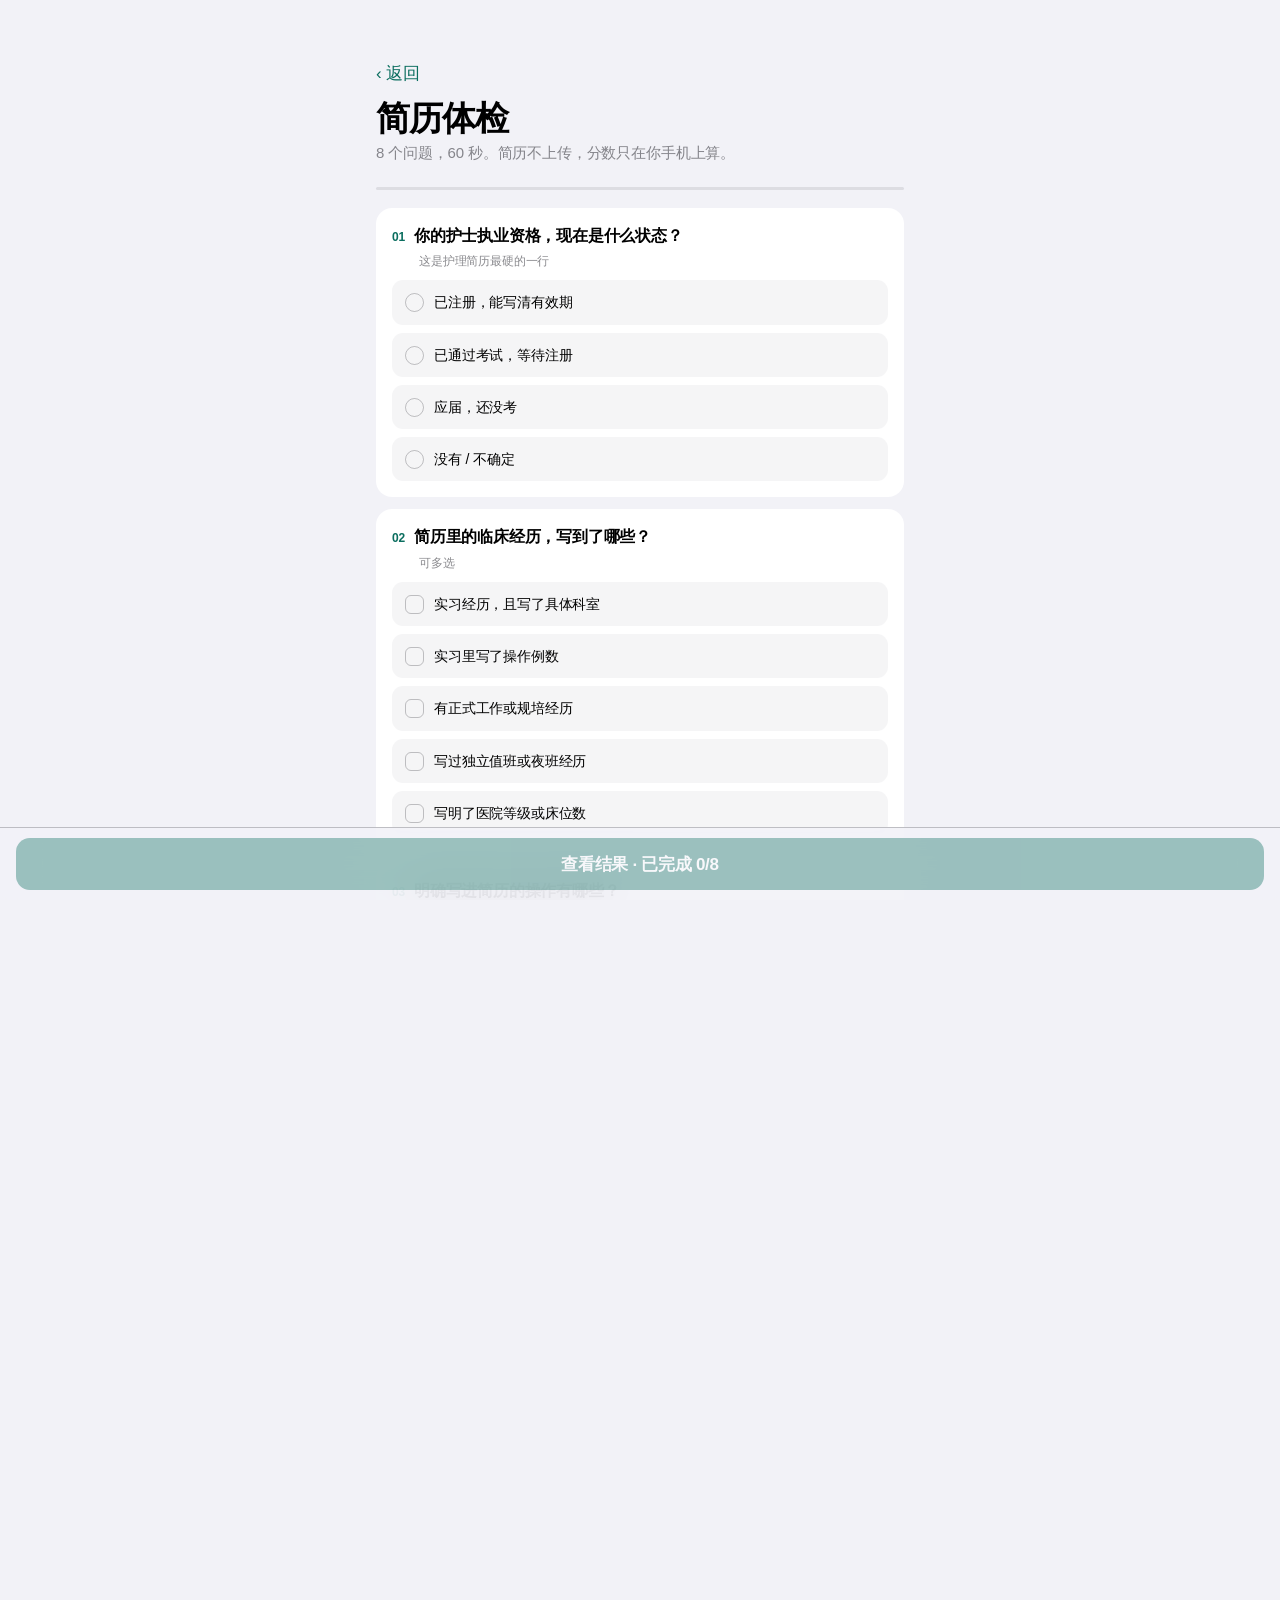
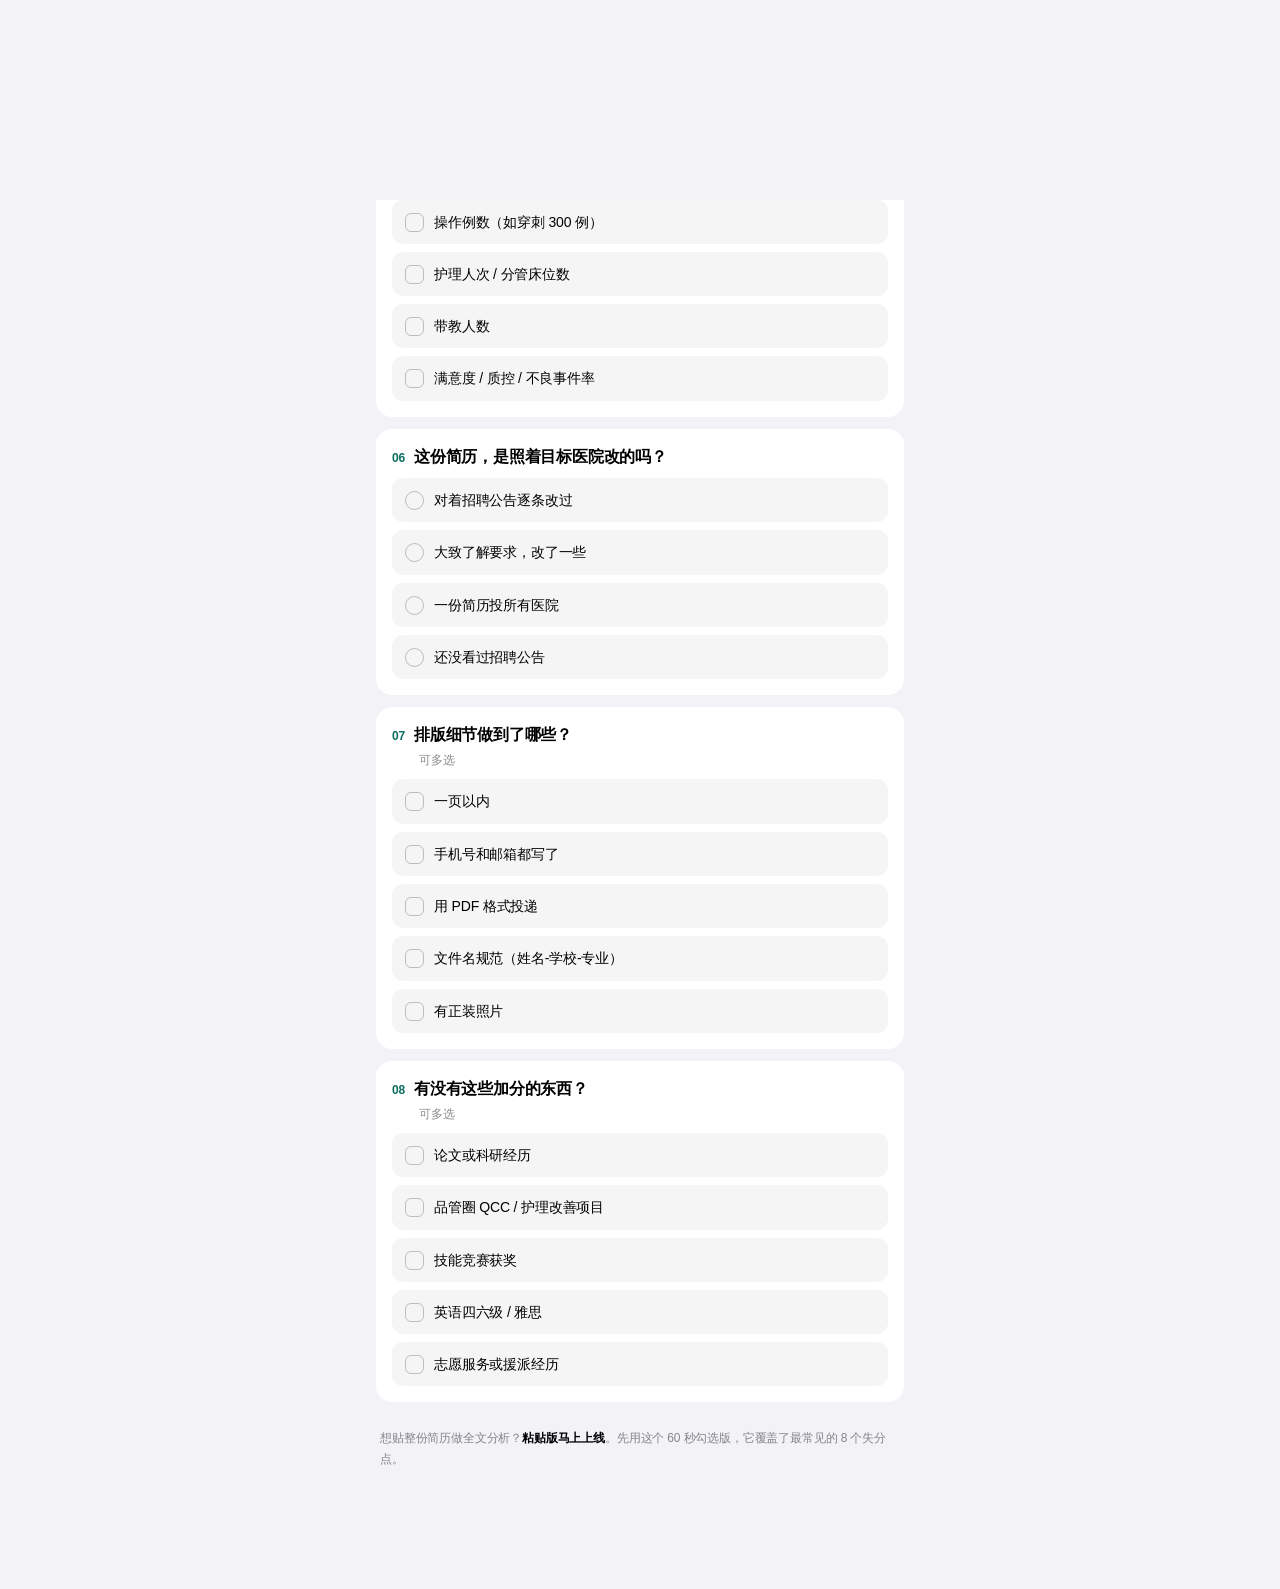
==== resume.html @ 080bd8d6 "Create resume.html" ====
<!DOCTYPE html>
<html lang="zh-CN">
<head>
<meta charset="utf-8">
<meta name="viewport" content="width=device-width,initial-scale=1,viewport-fit=cover">
<meta name="theme-color" content="#F2F2F7" media="(prefers-color-scheme:light)">
<meta name="theme-color" content="#000000" media="(prefers-color-scheme:dark)">
<title>简历体检 · 床旁之外</title>
<link rel="stylesheet" href="style.css">
<style>
.back{display:inline-flex;align-items:center;font-size:17px;color:var(--tint);margin:6px 0 4px;font-weight:500}
.back:active{opacity:.6}
.progress{height:3px;background:rgba(120,120,128,.18);border-radius:2px;overflow:hidden;margin:12px 0 18px}
.progress i{display:block;height:100%;width:0;background:var(--tint);border-radius:2px;
  transition:width .4s cubic-bezier(.32,.72,0,1)}
.qcard{background:var(--bg-elev);border-radius:16px;padding:16px;margin-bottom:12px}
.qhead{display:flex;gap:9px;align-items:baseline;margin-bottom:10px}
.qnum{font-size:12px;color:var(--tint);font-weight:700;font-variant-numeric:tabular-nums}
.qtxt{font-size:16px;font-weight:600;line-height:1.45;letter-spacing:-.2px}
.qhint{font-size:12px;color:var(--label2);margin:-4px 0 10px 27px}
.opts{display:flex;flex-direction:column;gap:8px}
.opt{display:flex;align-items:flex-start;gap:10px;padding:11px 12px;border-radius:11px;
  background:rgba(120,120,128,.07);border:1.5px solid transparent;
  font-size:14px;line-height:1.45;transition:all .22s cubic-bezier(.32,.72,0,1)}
.opt:active{transform:scale(.985)}
.opt.on{background:var(--tint-soft);border-color:var(--tint)}
.mark{width:19px;height:19px;border-radius:50%;border:1.5px solid var(--label3);
  flex:none;margin-top:1px;display:grid;place-items:center;transition:all .22s cubic-bezier(.32,.72,0,1)}
.opt.multi .mark{border-radius:6px}
.opt.on .mark{background:var(--tint);border-color:var(--tint)}
.mark svg{width:11px;height:11px;opacity:0;transition:opacity .15s}
.opt.on .mark svg{opacity:1}
.bottombar{position:fixed;left:0;right:0;bottom:0;z-index:60;
  padding:10px 16px calc(10px + env(safe-area-inset-bottom));
  background:rgba(242,242,247,.88);border-top:.5px solid var(--sep);
  backdrop-filter:saturate(180%) blur(20px);-webkit-backdrop-filter:saturate(180%) blur(20px)}
@media (prefers-color-scheme:dark){.bottombar{background:rgba(0,0,0,.8)}}
.bottombar .btn{width:100%;border:0;font-family:inherit}
.bottombar .btn[disabled]{opacity:.38;box-shadow:none}
.padbottom{padding-bottom:120px}
.sheet{position:fixed;inset:0;z-index:100;background:var(--bg);overflow-y:auto;
  -webkit-overflow-scrolling:touch;transform:translateY(100%);
  transition:transform .46s cubic-bezier(.32,.72,0,1)}
.sheet.show{transform:none}
.sheet-inner{max-width:560px;margin:0 auto;
  padding:calc(18px + env(safe-area-inset-top)) 16px calc(44px + env(safe-area-inset-bottom))}
.sheet-top{display:flex;align-items:center;justify-content:space-between;margin-bottom:14px}
.sheet-top h5{margin:0;font-size:17px;font-weight:600}
.linkbtn{background:none;border:0;color:var(--tint);font-size:15px;font-family:inherit;padding:6px}
.linkbtn:active{opacity:.5}
.bigscore{text-align:center;padding:6px 0 4px}
.bigscore b{font-size:64px;font-weight:700;letter-spacing:-3px;line-height:1;
  font-variant-numeric:tabular-nums;color:var(--tint)}
.bigscore span{font-size:16px;color:var(--label3)}
.lv{text-align:center;font-size:14px;color:var(--label2);margin:6px 0 0}
.radarwrap{background:var(--bg-elev);border-radius:16px;padding:10px 6px 4px;margin:16px 0}
.radar{width:100%;height:auto;color:var(--label)}
.radar .gl{fill:none;stroke:currentColor;stroke-opacity:.13;stroke-width:1}
.radar .ax{stroke:currentColor;stroke-opacity:.16;stroke-width:1}
.radar .area{fill:var(--tint);fill-opacity:.22;stroke:var(--tint);stroke-width:2;stroke-linejoin:round}
.radar text{fill:currentColor;fill-opacity:.55;font-size:9px;font-family:inherit}
.issue{display:flex;gap:10px;padding:13px;background:var(--bg-elev);border-radius:13px;margin-bottom:8px}
.dot2{width:8px;height:8px;border-radius:50%;margin-top:7px;flex:none}
.dot2.r{background:#FF3B30}.dot2.y{background:#FF9500}.dot2.g{background:#34C759}
.issue h4{margin:0 0 3px;font-size:14px;font-weight:600}
.issue p{margin:0;font-size:13px;color:var(--label2);line-height:1.5}
.cardwrap{margin-top:16px}
.cardwrap img{width:100%;display:block;border-radius:16px}
.tipnote{font-size:12px;color:var(--label2);text-align:center;margin:10px 0 0}
</style>
</head>
<body>

<main class="padbottom">
  <a class="back" href="index.html">‹ 返回</a>
  <h1 class="large">简历体检</h1>
  <p class="sub">8 个问题，60 秒。简历不上传，分数只在你手机上算。</p>
  <div class="progress"><i id="bar"></i></div>
  <div id="list"></div>
  <p class="footnote">
    想贴整份简历做全文分析？<b>粘贴版马上上线</b>。先用这个 60 秒勾选版，它覆盖了最常见的 8 个失分点。
  </p>
</main>

<div class="bottombar">
  <button class="btn btn-fill" id="go" disabled>查看结果 · 已完成 0/8</button>
</div>

<div class="sheet" id="sheet"><div class="sheet-inner" id="sheetInner"></div></div>

<script>
const QUIZ = [
  { id:'q1', dim:'硬门槛', type:'single', max:12,
    q:'你的护士执业资格，现在是什么状态？', hint:'这是护理简历最硬的一行',
    opts:[
      {t:'已注册，能写清有效期', s:12},
      {t:'已通过考试，等待注册', s:10},
      {t:'应届，还没考', s:6},
      {t:'没有 / 不确定', s:1}
    ]},
  { id:'q2', dim:'临床经历', type:'multi', max:20,
    q:'简历里的临床经历，写到了哪些？', hint:'可多选',
    opts:[
      {t:'实习经历，且写了具体科室', s:5},
      {t:'实习里写了操作例数', s:4},
      {t:'有正式工作或规培经历', s:5},
      {t:'写过独立值班或夜班经历', s:3},
      {t:'写明了医院等级或床位数', s:3}
    ]},
  { id:'q3', dim:'护理技能', type:'multi', max:15,
    q:'明确写进简历的操作有哪些？', hint:'可多选，每项 2 分',
    opts:[
      {t:'静脉穿刺 / 静脉输液', s:2},
      {t:'导尿 / 留置尿管护理', s:2},
      {t:'吸痰 / 气道管理', s:2},
      {t:'心电监护 / 除颤', s:2},
      {t:'抢救配合 / 心肺复苏', s:2},
      {t:'护理文书 / 三查七对', s:2},
      {t:'危重患者护理', s:2},
      {t:'伤口 / 造口护理', s:2}
    ]},
  { id:'q4', dim:'证书资质', type:'multi', max:15,
    q:'手上有哪些证书或职称？', hint:'可多选',
    opts:[
      {t:'护士执业证（写明注册有效期）', s:6},
      {t:'BLS / ACLS 等急救证书', s:4},
      {t:'专科护士证（ICU / 急诊 / 伤口等）', s:4},
      {t:'护师 / 主管护师职称', s:3},
      {t:'普通话 / 计算机等级', s:2}
    ]},
  { id:'q5', dim:'量化成果', type:'multi', max:15,
    q:'简历里有具体数字吗？', hint:'可多选',
    opts:[
      {t:'操作例数（如穿刺 300 例）', s:5},
      {t:'护理人次 / 分管床位数', s:4},
      {t:'带教人数', s:3},
      {t:'满意度 / 质控 / 不良事件率', s:3}
    ]},
  { id:'q6', dim:'目标匹配', type:'single', max:10,
    q:'这份简历，是照着目标医院改的吗？',
    opts:[
      {t:'对着招聘公告逐条改过', s:10},
      {t:'大致了解要求，改了一些', s:7},
      {t:'一份简历投所有医院', s:3},
      {t:'还没看过招聘公告', s:0}
    ]},
  { id:'q7', dim:'排版规范', type:'multi', max:8,
    q:'排版细节做到了哪些？', hint:'可多选',
    opts:[
      {t:'一页以内', s:3},
      {t:'手机号和邮箱都写了', s:2},
      {t:'用 PDF 格式投递', s:1.5},
      {t:'文件名规范（姓名-学校-专业）', s:1},
      {t:'有正装照片', s:0.5}
    ]},
  { id:'q8', dim:'加分项', type:'multi', max:5,
    q:'有没有这些加分的东西？', hint:'可多选',
    opts:[
      {t:'论文或科研经历', s:2},
      {t:'品管圈 QCC / 护理改善项目', s:1.5},
      {t:'技能竞赛获奖', s:1},
      {t:'英语四六级 / 雅思', s:1},
      {t:'志愿服务或援派经历', s:0.5}
    ]}
];

const SHORT = {'硬门槛':'硬门槛','临床经历':'临床','护理技能':'技能','证书资质':'证书',
  '量化成果':'量化','目标匹配':'匹配','排版规范':'排版','加分项':'加分'};

const ADVICE = {
  '硬门槛':{low:'先把执业资格状态写清楚，这是筛简历第一关。',mid:'补上注册有效期，比写「已取得」有用得多。'},
  '临床经历':{low:'实习要写清科室、医院等级、具体做了什么。',mid:'再加一句独立值班或夜班经历。'},
  '护理技能':{low:'别写「熟练掌握各项操作」，列 6–8 项具体操作。',mid:'再补 2–3 项专科操作，如吸痰、心电监护。'},
  '证书资质':{low:'BLS、专科护士证是拉开差距的地方。',mid:'把证书的取得时间和有效期写全。'},
  '量化成果':{low:'简历里一个数字都没有，这是最致命的一处。',mid:'再加带教人数或满意度数据。'},
  '目标匹配':{low:'先看目标医院的招聘公告，按关键词改简历。',mid:'对着公告逐条对照，命中率会明显提升。'},
  '排版规范':{low:'控制在一页，用 PDF，文件名写成姓名-学校-专业。',mid:'补一个正装照片和规范的文件名。'},
  '加分项':{low:'有机会可以参与品管圈或竞赛，这是差异化。',mid:'把已有成果写成一条可量化的成绩。'}
};

const answers = {};
const list = document.getElementById('list');

QUIZ.forEach(function (q, qi) {
  var el = document.createElement('div');
  el.className = 'qcard';
  el.innerHTML =
    '<div class="qhead"><span class="qnum">' + String(qi + 1).padStart(2, '0') +
    '</span><span class="qtxt">' + q.q + '</span></div>' +
    (q.hint ? '<p class="qhint">' + q.hint + '</p>' : '') +
    '<div class="opts">' +
    q.opts.map(function (o, i) {
      return '<div class="opt' + (q.type === 'multi' ? ' multi' : '') +
        '" data-q="' + q.id + '" data-i="' + i + '" data-t="' + q.type + '">' +
        '<span class="mark"><svg viewBox="0 0 12 12" fill="none" stroke="#fff" stroke-width="2.4" ' +
        'stroke-linecap="round" stroke-linejoin="round"><path d="M2 6.3l2.6 2.6L10 3.4"/></svg></span>' +
        '<span>' + o.t + '</span></div>';
    }).join('') +
    '</div>';
  list.appendChild(el);
});

list.addEventListener('click', function (e) {
  var opt = e.target.closest('.opt');
  if (!opt) return;
  var q = opt.dataset.q, i = Number(opt.dataset.i), t = opt.dataset.t;
  if (t === 'single') {
    answers[q] = i;
    opt.parentElement.querySelectorAll('.opt').forEach(function (x) { x.classList.remove('on'); });
    opt.classList.add('on');
  } else {
    if (!answers[q]) answers[q] = [];
    var at = answers[q].indexOf(i);
    if (at > -1) { answers[q].splice(at, 1); opt.classList.remove('on'); }
    else { answers[q].push(i); opt.classList.add('on'); }
  }
  update();
});

function doneCount() {
  return QUIZ.filter(function (q) {
    var a = answers[q.id];
    return q.type === 'single' ? a !== undefined : (a && a.length > 0);
  }).length;
}

function update() {
  var d = doneCount();
  document.getElementById('bar').style.width = (d / QUIZ.length * 100) + '%';
  var go = document.getElementById('go');
  go.textContent = '查看结果 · 已完成 ' + d + '/' + QUIZ.length;
  go.disabled = d < QUIZ.length;
}

function calc() {
  return QUIZ.map(function (q) {
    var a = answers[q.id], s = 0;
    if (q.type === 'single') {
      if (a !== undefined) s = q.opts[a].s;
    } else if (a && a.length) {
      s = Math.min(a.reduce(function (x, i) { return x + q.opts[i].s; }, 0), q.max);
    }
    return { dim: q.dim, s: s, max: q.max, pct: s / q.max };
  });
}

function levelOf(t) {
  if (t >= 85) return { t: '优秀', q: ['这份简历，', '可以放心投了。'] };
  if (t >= 70) return { t: '良好', q: ['再补两个数字，', '就能进面试池。'] };
  if (t >= 55) return { t: '及格', q: ['内容有了，', '但还缺让人信的证据。'] };
  return { t: '待改进', q: ['简历还没准备好，', '先补这三处。'] };
}

function radarSVG(res) {
  var cx = 120, cy = 120, R = 72, n = res.length;
  var ang = function (i) { return i * 2 * Math.PI / n - Math.PI / 2; };
  var g = '', ax = '', lb = '';
  [0.25, 0.5, 0.75, 1].forEach(function (k) {
    var pts = res.map(function (_, i) {
      return (cx + R * k * Math.cos(ang(i))).toFixed(1) + ',' + (cy + R * k * Math.sin(ang(i))).toFixed(1);
    }).join(' ');
    g += '<polygon class="gl" points="' + pts + '"/>';
  });
  res.forEach(function (_, i) {
    ax += '<line class="ax" x1="' + cx + '" y1="' + cy + '" x2="' +
      (cx + R * Math.cos(ang(i))).toFixed(1) + '" y2="' + (cy + R * Math.sin(ang(i))).toFixed(1) + '"/>';
  });
  var area = res.map(function (r, i) {
    return (cx + R * r.pct * Math.cos(ang(i))).toFixed(1) + ',' +
           (cy + R * r.pct * Math.sin(ang(i))).toFixed(1);
  }).join(' ');
  res.forEach(function (r, i) {
    var x = cx + (R + 20) * Math.cos(ang(i));
    var y = cy + (R + 20) * Math.sin(ang(i));
    lb += '<text x="' + x.toFixed(1) + '" y="' + (y + 3).toFixed(1) + '" text-anchor="middle">' +
          (SHORT[r.dim] || r.dim) + '</text>';
  });
  return '<svg class="radar" viewBox="0 0 240 240">' + g + ax +
    '<polygon class="area" points="' + area + '"/>' + lb + '</svg>';
}

function roundRect(x, X, Y, W, H, R) {
  x.beginPath();
  x.moveTo(X + R, Y);
  x.lineTo(X + W - R, Y); x.quadraticCurveTo(X + W, Y, X + W, Y + R);
  x.lineTo(X + W, Y + H - R); x.quadraticCurveTo(X + W, Y + H, X + W - R, Y + H);
  x.lineTo(X + R, Y + H); x.quadraticCurveTo(X, Y + H, X, Y + H - R);
  x.lineTo(X, Y + R); x.quadraticCurveTo(X, Y, X + R, Y);
  x.closePath();
}

function buildCard(total, level, tags) {
  var c = document.createElement('canvas');
  c.width = 900; c.height = 1200;
  var x = c.getContext('2d');

  x.fillStyle = '#0B6E5F';
  x.fillRect(0, 0, 900, 1200);

  var grd = x.createRadialGradient(780, 100, 20, 780, 100, 460);
  grd.addColorStop(0, 'rgba(255,255,255,.13)');
  grd.addColorStop(1, 'rgba(255,255,255,0)');
  x.fillStyle = grd;
  x.fillRect(0, 0, 900, 640);

  x.fillStyle = 'rgba(255,255,255,.62)';
  x.font = '26px -apple-system,"PingFang SC",sans-serif';
  x.fillText('床旁之外 · 护理简历体检', 64, 100);

  var num = String(total);
  x.font = 'bold 220px Georgia,"Times New Roman",serif';
  x.fillStyle = '#FFFFFF';
  var w = x.measureText(num).width;
  x.fillText(num, 64, 360);

  x.font = '42px -apple-system,sans-serif';
  x.fillStyle = 'rgba(255,255,255,.5)';
  x.fillText('/100', 64 + w + 10, 360);

  x.font = 'bold 40px -apple-system,"PingFang SC",sans-serif';
  x.fillStyle = '#C9F0E4';
  x.fillText(level.t, 64, 432);

  x.font = 'bold 54px -apple-system,"PingFang SC",sans-serif';
  x.fillStyle = '#FFFFFF';
  level.q.forEach(function (line, i) { x.fillText(line, 64, 640 + i * 78); });

  var tx = 64;
  tags.slice(0, 3).forEach(function (t) {
    x.font = '26px -apple-system,"PingFang SC",sans-serif';
    var tw = x.measureText(t).width + 46;
    x.fillStyle = 'rgba(255,255,255,.16)';
    roundRect(x, tx, 950, tw, 58, 15); x.fill();
    x.fillStyle = '#EAF7F2';
    x.fillText(t, tx + 23, 989);
    tx += tw + 14;
  });

  x.fillStyle = 'rgba(255,255,255,.45)';
  x.font = '24px -apple-system,sans-serif';
  x.fillText('easonchanty.github.io/nursegoat', 64, 1118);
  x.textAlign = 'right';
  x.fillText('60 秒自测 · 简历不上传', 836, 1118);

  return c.toDataURL('image/png');
}

document.getElementById('go').addEventListener('click', function () {
  var res = calc();
  var total = Math.round(res.reduce(function (a, r) { return a + r.s; }, 0));
  var lv = levelOf(total);

  var issues = res.map(function (r) {
    var cls = r.pct >= 0.75 ? 'g' : (r.pct >= 0.5 ? 'y' : 'r');
    var ad = ADVICE[r.dim] || { low: '', mid: '' };
    var txt = r.pct >= 0.75 ? '这块没问题，保持。' : (r.pct >= 0.5 ? ad.mid : ad.low);
    return '<div class="issue"><span class="dot2 ' + cls + '"></span><div>' +
      '<h4>' + r.dim + ' · ' + Math.round(r.pct * 100) + '%</h4>' +
      '<p>' + txt + '</p></div></div>';
  }).join('');

  var sorted = res.slice().sort(function (a, b) { return b.pct - a.pct; });
  var tags = [SHORT[sorted[0].dim] + '强', SHORT[sorted[1].dim] + '强',
              SHORT[sorted[sorted.length - 1].dim] + '偏弱'];

  var html =
    '<div class="sheet-top"><h5>体检结果</h5>' +
    '<button class="linkbtn" id="again">重新测</button></div>' +
    '<div class="bigscore"><b>' + total + '</b><span>/100</span></div>' +
    '<p class="lv">' + lv.t + ' · ' + lv.q.join('') + '</p>' +
    '<div class="radarwrap">' + radarSVG(res) + '</div>' +
    '<p class="group-title" style="margin:0 4px 8px">逐项看</p>' + issues +
    '<div class="cardwrap"><p class="group-title" style="margin:16px 4px 8px">分享卡</p>' +
    '<img id="cardImg" alt="体检报告卡">' +
    '<p class="tipnote">长按图片保存，发到班级群或朋友圈</p></div>';

  document.getElementById('sheetInner').innerHTML = html;
  document.getElementById('cardImg').src = buildCard(total, lv, tags);
  document.getElementById('again').addEventListener('click', function () {
    location.reload();
  });

  document.getElementById('sheet').classList.add('show');
  document.getElementById('sheet').scrollTop = 0;
});

update();
</script>
</body>
</html>
---- style.css ----
:root{
  --bg:#F2F2F7; --bg-elev:#FFFFFF;
  --label:#000; --label2:rgba(60,60,67,.6); --label3:rgba(60,60,67,.3);
  --sep:rgba(60,60,67,.29);
  --tint:#0B6E5F; --tint-soft:rgba(11,110,95,.10);
  --green:#34C759; --orange:#FF9500; --red:#FF3B30;
  --r-card:16px; --ease:cubic-bezier(.32,.72,0,1);
}
@media (prefers-color-scheme:dark){
  :root{
    --bg:#000; --bg-elev:#1C1C1E;
    --label:#FFFFFF; --label2:rgba(235,235,245,.6); --label3:rgba(235,235,245,.3);
    --sep:rgba(84,84,88,.65);
    --tint:#3DD6BB; --tint-soft:rgba(61,214,187,.14);
  }
}

*{box-sizing:border-box;-webkit-tap-highlight-color:transparent}
html{-webkit-text-size-adjust:100%}
body{
  margin:0;background:var(--bg);color:var(--label);
  font-family:-apple-system,BlinkMacSystemFont,"SF Pro Text","PingFang SC","Helvetica Neue",sans-serif;
  -webkit-font-smoothing:antialiased;letter-spacing:-.01em;
  overscroll-behavior-y:none;
}
a{color:inherit;text-decoration:none}

/* ── 毛玻璃导航栏 ── */
.navbar{
  position:fixed;top:0;left:0;right:0;z-index:50;
  height:calc(44px + env(safe-area-inset-top));
  padding-top:env(safe-area-inset-top);
  display:flex;align-items:center;justify-content:center;
  background:transparent;border-bottom:.5px solid transparent;
  backdrop-filter:saturate(180%) blur(20px);
  -webkit-backdrop-filter:saturate(180%) blur(20px);
  transition:background .3s var(--ease),border-color .3s var(--ease);
}
.navbar.scrolled{background:rgba(242,242,247,.82);border-bottom-color:var(--sep)}
@media (prefers-color-scheme:dark){
  .navbar.scrolled{background:rgba(0,0,0,.72)}
}
.navbar h6{
  margin:0;font-size:17px;font-weight:600;letter-spacing:-.4px;
  opacity:0;transform:translateY(6px);
  transition:opacity .25s var(--ease),transform .25s var(--ease);
}
.navbar.scrolled h6{opacity:1;transform:none}

/* ── 主体 ── */
main{
  max-width:560px;margin:0 auto;
  padding:calc(56px + env(safe-area-inset-top)) 16px calc(104px + env(safe-area-inset-bottom));
}
.large{font-size:34px;line-height:1.15;letter-spacing:-.9px;font-weight:700;margin:10px 0 6px}
.sub{font-size:15px;color:var(--label2);margin:0 0 24px}

/* ── 按钮 ── */
.cta{display:flex;flex-direction:column;gap:10px;margin-bottom:6px}
.btn{
  height:52px;border-radius:14px;display:flex;align-items:center;justify-content:center;
  font-size:17px;font-weight:600;letter-spacing:-.3px;
  transition:transform .25s var(--ease),opacity .2s var(--ease),filter .2s;
}
.btn:active{transform:scale(.965);opacity:.86}
.btn-fill{background:var(--tint);color:#fff;box-shadow:0 6px 20px rgba(11,110,95,.24)}
@media (prefers-color-scheme:dark){
  .btn-fill{color:#00120F;box-shadow:none}
}
.btn-tint{background:var(--tint-soft);color:var(--tint)}

/* ── 分组标题 + 分组列表 ── */
.group-title{font-size:13px;color:var(--label2);margin:28px 4px 8px;font-weight:400}
.group{background:var(--bg-elev);border-radius:var(--r-card);overflow:hidden}
.row{display:flex;align-items:center;gap:14px;padding:13px 16px;position:relative;
  transition:background .15s var(--ease)}
.row + .row::before{content:"";position:absolute;top:0;left:16px;right:0;
  height:.5px;background:var(--sep)}
.row:active{background:rgba(120,120,128,.12)}
.row .icon{width:30px;height:30px;border-radius:8px;display:grid;place-items:center;
  background:var(--tint-soft);color:var(--tint);flex:none}
.row .icon svg{width:18px;height:18px}
.row .txt{flex:1;min-width:0}
.row .txt h3{margin:0;font-size:17px;font-weight:500;letter-spacing:-.3px}
.row .txt p{margin:2px 0 0;font-size:13px;color:var(--label2);line-height:1.45}
.row .chev{color:var(--label3);font-size:18px;line-height:1;flex:none;font-weight:400}
.row.dim{opacity:.55}

/* ── 示例报告卡 ── */
.report{
  background:var(--bg-elev);border-radius:20px;padding:20px;overflow:hidden;
  box-shadow:0 1px 2px rgba(0,0,0,.045),0 10px 30px rgba(0,0,0,.06);
}
@media (prefers-color-scheme:dark){
  .report{box-shadow:0 1px 2px rgba(0,0,0,.6)}
}
.rp-top{display:flex;justify-content:space-between;font-size:12px;color:var(--label2)}
.rp-score{display:flex;align-items:baseline;gap:3px;margin:12px 0 2px}
.rp-score b{
  font-size:56px;font-weight:700;letter-spacing:-2.5px;line-height:1;
  font-variant-numeric:tabular-nums;color:var(--tint);
}
.rp-score span{font-size:15px;color:var(--label3)}
.rp-quote{font-size:17px;font-weight:600;line-height:1.5;letter-spacing:-.3px;margin:12px 0 14px}
.pills{display:flex;flex-wrap:wrap;gap:6px}
.pill{font-size:12px;padding:4px 9px;border-radius:7px;font-weight:500}
.pill.ok{background:rgba(52,199,89,.15);color:#248A3D}
.pill.warn{background:rgba(255,149,0,.16);color:#B36B00}
@media (prefers-color-scheme:dark){
  .pill.ok{color:#4CD964}
  .pill.warn{color:#FFB340}
}
.rp-foot{margin:16px 0 0;font-size:11px;color:var(--label3)}

/* ── 脚注 ── */
.footnote{margin:26px 4px 0;font-size:12px;color:var(--label2);line-height:1.7}
.footnote b{color:var(--label);font-weight:600}
.footnote .mail{color:var(--tint)}

/* ── 底部 Tab Bar ── */
.tabbar{
  position:fixed;left:0;right:0;bottom:0;z-index:50;display:flex;
  padding:6px 8px calc(6px + env(safe-area-inset-bottom));
  background:rgba(249,249,249,.86);border-top:.5px solid var(--sep);
  backdrop-filter:saturate(180%) blur(20px);
  -webkit-backdrop-filter:saturate(180%) blur(20px);
}
@media (prefers-color-scheme:dark){
  .tabbar{background:rgba(22,22,24,.84)}
}
.tab{
  flex:1;display:flex;flex-direction:column;align-items:center;gap:2px;
  font-size:10px;padding:4px 0;color:var(--label2);
  transition:color .2s var(--ease),transform .2s var(--ease);
}
.tab:active{transform:scale(.94)}
.tab.active{color:var(--tint)}
.tab svg{width:25px;height:25px}

/* ── 入场动画 ── */
@keyframes rise{from{opacity:0;transform:translateY(10px)}to{opacity:1;transform:none}}
.rise{animation:rise .55s var(--ease) both}
.d1{animation-delay:.05s}.d2{animation-delay:.12s}
.d3{animation-delay:.19s}.d4{animation-delay:.26s}

@media (prefers-reduced-motion:reduce){
  *{animation:none!important;transition:none!important}
}
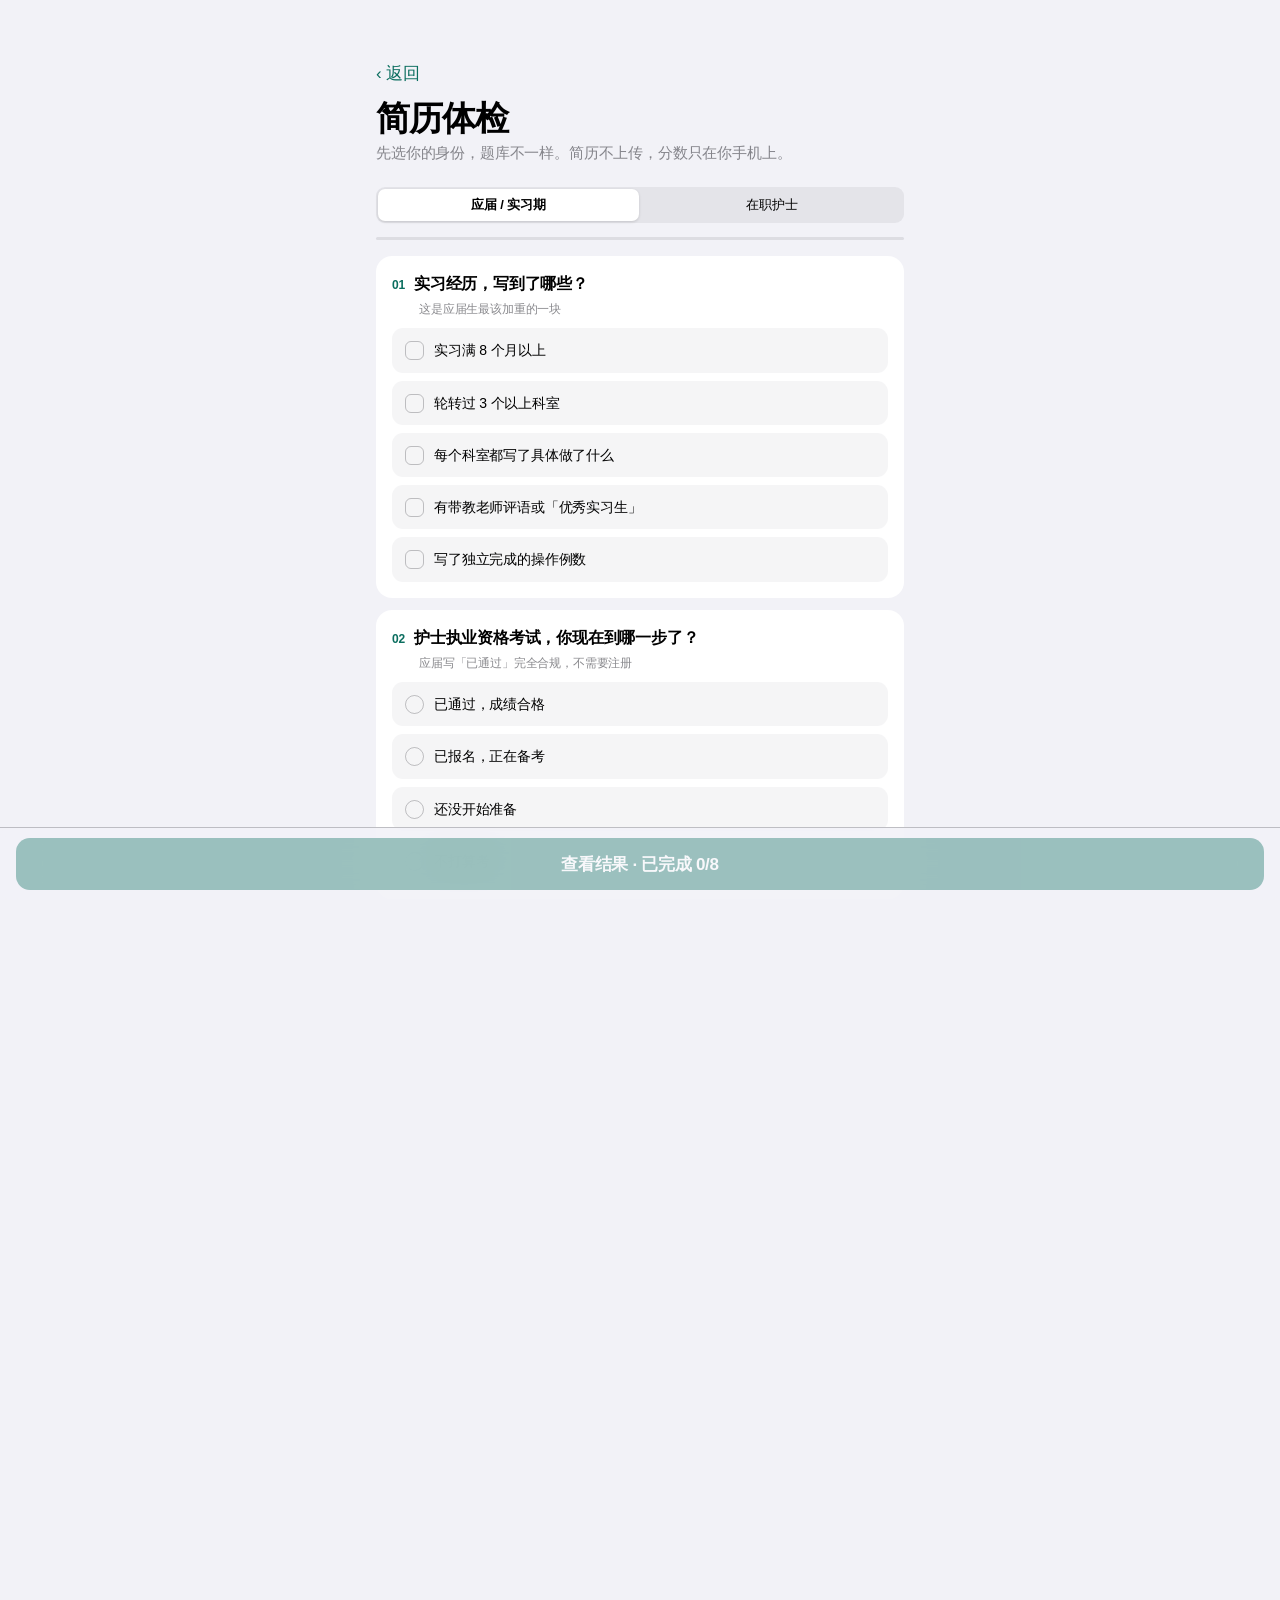
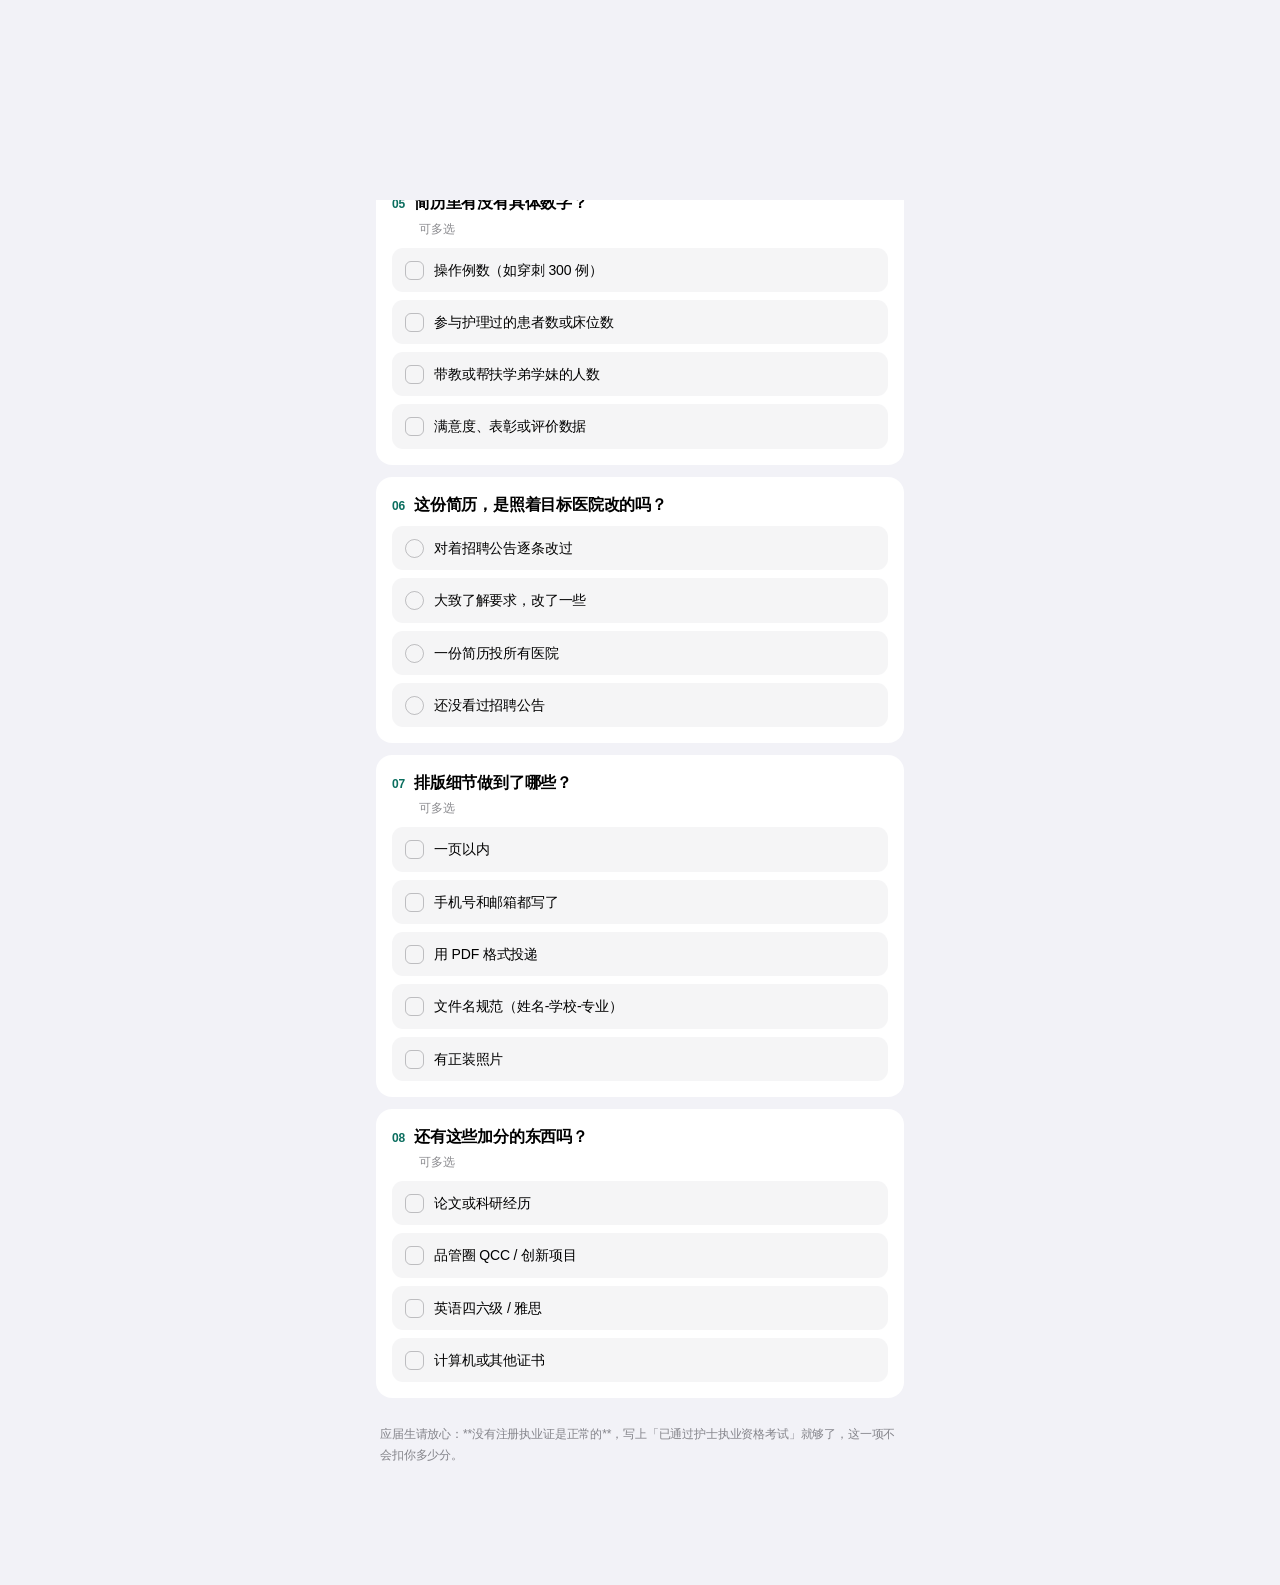
==== commit 40230f54: "Update resume.html" ====
--- a/resume.html
+++ b/resume.html
@@ -10,7 +10,11 @@
 <style>
 .back{display:inline-flex;align-items:center;font-size:17px;color:var(--tint);margin:6px 0 4px;font-weight:500}
 .back:active{opacity:.6}
-.progress{height:3px;background:rgba(120,120,128,.18);border-radius:2px;overflow:hidden;margin:12px 0 18px}
+.seg{display:flex;gap:2px;background:rgba(120,120,128,.12);border-radius:9px;padding:2px;margin:14px 0 14px}
+.seg button{flex:1;border:0;background:none;font-family:inherit;font-size:13px;padding:7px 4px;
+  border-radius:7px;color:var(--label);font-weight:500;transition:all .2s cubic-bezier(.32,.72,0,1)}
+.seg button.on{background:var(--bg-elev);font-weight:600;box-shadow:0 1px 3px rgba(0,0,0,.14)}
+.progress{height:3px;background:rgba(120,120,128,.18);border-radius:2px;overflow:hidden;margin:0 0 16px}
 .progress i{display:block;height:100%;width:0;background:var(--tint);border-radius:2px;
   transition:width .4s cubic-bezier(.32,.72,0,1)}
 .qcard{background:var(--bg-elev);border-radius:16px;padding:16px;margin-bottom:12px}
@@ -44,15 +48,18 @@
 .sheet.show{transform:none}
 .sheet-inner{max-width:560px;margin:0 auto;
   padding:calc(18px + env(safe-area-inset-top)) 16px calc(44px + env(safe-area-inset-bottom))}
-.sheet-top{display:flex;align-items:center;justify-content:space-between;margin-bottom:14px}
+.sheet-top{display:flex;align-items:center;justify-content:space-between;margin-bottom:10px}
 .sheet-top h5{margin:0;font-size:17px;font-weight:600}
 .linkbtn{background:none;border:0;color:var(--tint);font-size:15px;font-family:inherit;padding:6px}
 .linkbtn:active{opacity:.5}
-.bigscore{text-align:center;padding:6px 0 4px}
+.bigscore{text-align:center;padding:4px 0 2px}
 .bigscore b{font-size:64px;font-weight:700;letter-spacing:-3px;line-height:1;
   font-variant-numeric:tabular-nums;color:var(--tint)}
 .bigscore span{font-size:16px;color:var(--label3)}
 .lv{text-align:center;font-size:14px;color:var(--label2);margin:6px 0 0}
+.delta{text-align:center;font-size:13px;margin:10px 0 0;font-weight:600}
+.delta.up{color:#248A3D}.delta.down{color:#C8503C}.delta.flat{color:var(--label2)}
+@media (prefers-color-scheme:dark){.delta.up{color:#4CD964}.delta.down{color:#FF6B5E}}
 .radarwrap{background:var(--bg-elev);border-radius:16px;padding:10px 6px 4px;margin:16px 0}
 .radar{width:100%;height:auto;color:var(--label)}
 .radar .gl{fill:none;stroke:currentColor;stroke-opacity:.13;stroke-width:1}
@@ -64,9 +71,17 @@
 .dot2.r{background:#FF3B30}.dot2.y{background:#FF9500}.dot2.g{background:#34C759}
 .issue h4{margin:0 0 3px;font-size:14px;font-weight:600}
 .issue p{margin:0;font-size:13px;color:var(--label2);line-height:1.5}
+.hist{display:flex;align-items:center;justify-content:space-between;padding:11px 0;
+  font-size:14px;position:relative}
+.hist + .hist::before{content:"";position:absolute;top:0;left:0;right:0;height:.5px;background:var(--sep)}
+.hist b{font-variant-numeric:tabular-nums;color:var(--tint);font-weight:600}
 .cardwrap{margin-top:16px}
 .cardwrap img{width:100%;display:block;border-radius:16px}
 .tipnote{font-size:12px;color:var(--label2);text-align:center;margin:10px 0 0}
+.minibtn{width:100%;height:46px;border-radius:12px;border:1.5px solid rgba(11,110,95,.28);
+  background:transparent;color:var(--tint);font-size:15px;font-weight:600;font-family:inherit;
+  margin-top:10px;transition:transform .2s cubic-bezier(.32,.72,0,1)}
+.minibtn:active{transform:scale(.97);opacity:.7}
 </style>
 </head>
 <body>
@@ -74,11 +89,17 @@
 <main class="padbottom">
   <a class="back" href="index.html">‹ 返回</a>
   <h1 class="large">简历体检</h1>
-  <p class="sub">8 个问题，60 秒。简历不上传，分数只在你手机上算。</p>
+  <p class="sub">先选你的身份，题库不一样。简历不上传，分数只在你手机上。</p>
+
+  <div class="seg" id="seg">
+    <button data-m="fresh" class="on">应届 / 实习期</button>
+    <button data-m="exp">在职护士</button>
+  </div>
+
   <div class="progress"><i id="bar"></i></div>
   <div id="list"></div>
   <p class="footnote">
-    想贴整份简历做全文分析？<b>粘贴版马上上线</b>。先用这个 60 秒勾选版，它覆盖了最常见的 8 个失分点。
+    应届生请放心：**没有注册执业证是正常的**，写上「已通过护士执业资格考试」就够了，这一项不会扣你多少分。
   </p>
 </main>
 
@@ -89,54 +110,56 @@
 <div class="sheet" id="sheet"><div class="sheet-inner" id="sheetInner"></div></div>
 
 <script>
-const QUIZ = [
-  { id:'q1', dim:'硬门槛', type:'single', max:12,
-    q:'你的护士执业资格，现在是什么状态？', hint:'这是护理简历最硬的一行',
-    opts:[
-      {t:'已注册，能写清有效期', s:12},
-      {t:'已通过考试，等待注册', s:10},
-      {t:'应届，还没考', s:6},
-      {t:'没有 / 不确定', s:1}
-    ]},
-  { id:'q2', dim:'临床经历', type:'multi', max:20,
-    q:'简历里的临床经历，写到了哪些？', hint:'可多选',
-    opts:[
-      {t:'实习经历，且写了具体科室', s:5},
-      {t:'实习里写了操作例数', s:4},
-      {t:'有正式工作或规培经历', s:5},
-      {t:'写过独立值班或夜班经历', s:3},
-      {t:'写明了医院等级或床位数', s:3}
-    ]},
-  { id:'q3', dim:'护理技能', type:'multi', max:15,
+var SKILLS = [
+  {t:'静脉穿刺 / 静脉输液', s:2},
+  {t:'导尿 / 留置尿管护理', s:2},
+  {t:'吸痰 / 气道管理', s:2},
+  {t:'心电监护 / 除颤', s:2},
+  {t:'抢救配合 / 心肺复苏', s:2},
+  {t:'护理文书 / 三查七对', s:2},
+  {t:'危重患者护理', s:2},
+  {t:'伤口 / 造口护理', s:2}
+];
+
+var QUIZ_FRESH = [
+  { id:'f1', dim:'实习质量', type:'multi', max:22,
+    q:'实习经历，写到了哪些？', hint:'这是应届生最该加重的一块',
+    opts:[
+      {t:'实习满 8 个月以上', s:5},
+      {t:'轮转过 3 个以上科室', s:5},
+      {t:'每个科室都写了具体做了什么', s:4},
+      {t:'有带教老师评语或「优秀实习生」', s:4},
+      {t:'写了独立完成的操作例数', s:4}
+    ]},
+  { id:'f2', dim:'执业进度', type:'single', max:12,
+    q:'护士执业资格考试，你现在到哪一步了？', hint:'应届写「已通过」完全合规，不需要注册',
+    opts:[
+      {t:'已通过，成绩合格', s:12},
+      {t:'已报名，正在备考', s:8},
+      {t:'还没开始准备', s:3},
+      {t:'不打算考', s:0}
+    ]},
+  { id:'f3', dim:'护理技能', type:'multi', max:15,
     q:'明确写进简历的操作有哪些？', hint:'可多选，每项 2 分',
-    opts:[
-      {t:'静脉穿刺 / 静脉输液', s:2},
-      {t:'导尿 / 留置尿管护理', s:2},
-      {t:'吸痰 / 气道管理', s:2},
-      {t:'心电监护 / 除颤', s:2},
-      {t:'抢救配合 / 心肺复苏', s:2},
-      {t:'护理文书 / 三查七对', s:2},
-      {t:'危重患者护理', s:2},
-      {t:'伤口 / 造口护理', s:2}
-    ]},
-  { id:'q4', dim:'证书资质', type:'multi', max:15,
-    q:'手上有哪些证书或职称？', hint:'可多选',
-    opts:[
-      {t:'护士执业证（写明注册有效期）', s:6},
-      {t:'BLS / ACLS 等急救证书', s:4},
-      {t:'专科护士证（ICU / 急诊 / 伤口等）', s:4},
-      {t:'护师 / 主管护师职称', s:3},
-      {t:'普通话 / 计算机等级', s:2}
-    ]},
-  { id:'q5', dim:'量化成果', type:'multi', max:15,
-    q:'简历里有具体数字吗？', hint:'可多选',
-    opts:[
-      {t:'操作例数（如穿刺 300 例）', s:5},
-      {t:'护理人次 / 分管床位数', s:4},
-      {t:'带教人数', s:3},
-      {t:'满意度 / 质控 / 不良事件率', s:3}
-    ]},
-  { id:'q6', dim:'目标匹配', type:'single', max:10,
+    opts: SKILLS },
+  { id:'f4', dim:'在校表现', type:'multi', max:16,
+    q:'在校期间有哪些拿得出手的？', hint:'可多选',
+    opts:[
+      {t:'专业排名前 30%', s:5},
+      {t:'拿过奖学金', s:4},
+      {t:'护理技能竞赛获奖', s:3},
+      {t:'学生干部 / 社团负责人', s:2},
+      {t:'有志愿服务时长记录', s:2}
+    ]},
+  { id:'f5', dim:'量化成果', type:'multi', max:12,
+    q:'简历里有没有具体数字？', hint:'可多选',
+    opts:[
+      {t:'操作例数（如穿刺 300 例）', s:4},
+      {t:'参与护理过的患者数或床位数', s:3},
+      {t:'带教或帮扶学弟学妹的人数', s:2},
+      {t:'满意度、表彰或评价数据', s:3}
+    ]},
+  { id:'f6', dim:'目标匹配', type:'single', max:10,
     q:'这份简历，是照着目标医院改的吗？',
     opts:[
       {t:'对着招聘公告逐条改过', s:10},
@@ -144,7 +167,7 @@
       {t:'一份简历投所有医院', s:3},
       {t:'还没看过招聘公告', s:0}
     ]},
-  { id:'q7', dim:'排版规范', type:'multi', max:8,
+  { id:'f7', dim:'排版规范', type:'multi', max:8,
     q:'排版细节做到了哪些？', hint:'可多选',
     opts:[
       {t:'一页以内', s:3},
@@ -153,51 +176,137 @@
       {t:'文件名规范（姓名-学校-专业）', s:1},
       {t:'有正装照片', s:0.5}
     ]},
-  { id:'q8', dim:'加分项', type:'multi', max:5,
-    q:'有没有这些加分的东西？', hint:'可多选',
+  { id:'f8', dim:'加分项', type:'multi', max:5,
+    q:'还有这些加分的东西吗？', hint:'可多选',
     opts:[
       {t:'论文或科研经历', s:2},
-      {t:'品管圈 QCC / 护理改善项目', s:1.5},
-      {t:'技能竞赛获奖', s:1},
+      {t:'品管圈 QCC / 创新项目', s:1.5},
       {t:'英语四六级 / 雅思', s:1},
-      {t:'志愿服务或援派经历', s:0.5}
+      {t:'计算机或其他证书', s:0.5}
     ]}
 ];
 
-const SHORT = {'硬门槛':'硬门槛','临床经历':'临床','护理技能':'技能','证书资质':'证书',
-  '量化成果':'量化','目标匹配':'匹配','排版规范':'排版','加分项':'加分'};
-
-const ADVICE = {
-  '硬门槛':{low:'先把执业资格状态写清楚，这是筛简历第一关。',mid:'补上注册有效期，比写「已取得」有用得多。'},
-  '临床经历':{low:'实习要写清科室、医院等级、具体做了什么。',mid:'再加一句独立值班或夜班经历。'},
-  '护理技能':{low:'别写「熟练掌握各项操作」，列 6–8 项具体操作。',mid:'再补 2–3 项专科操作，如吸痰、心电监护。'},
-  '证书资质':{low:'BLS、专科护士证是拉开差距的地方。',mid:'把证书的取得时间和有效期写全。'},
-  '量化成果':{low:'简历里一个数字都没有，这是最致命的一处。',mid:'再加带教人数或满意度数据。'},
+var QUIZ_EXP = [
+  { id:'e1', dim:'执业资质', type:'single', max:15,
+    q:'你的护士执业证，现在什么状态？',
+    opts:[
+      {t:'已注册，且在有效期内', s:15},
+      {t:'已注册，但半年内到期', s:10},
+      {t:'中断注册 / 待重新注册', s:4},
+      {t:'没有注册', s:0}
+    ]},
+  { id:'e2', dim:'工作经历', type:'multi', max:22,
+    q:'工作经历写了哪些？', hint:'可多选',
+    opts:[
+      {t:'二甲或以上医院，正式工作满 2 年', s:6},
+      {t:'有明确专科方向（ICU / 急诊 / 手术室等）', s:6},
+      {t:'有独立值班或带组经验', s:5},
+      {t:'有轮转或进修经历', s:3},
+      {t:'写明了分管床位数', s:2}
+    ]},
+  { id:'e3', dim:'护理技能', type:'multi', max:15,
+    q:'明确写进简历的操作有哪些？', hint:'可多选，每项 2 分',
+    opts: SKILLS },
+  { id:'e4', dim:'证书资质', type:'multi', max:13,
+    q:'手上有哪些证书或职称？', hint:'可多选',
+    opts:[
+      {t:'护师职称', s:4},
+      {t:'主管护师及以上', s:3},
+      {t:'BLS / ACLS 等急救证书', s:2},
+      {t:'专科护士证', s:2},
+      {t:'继续教育学分齐全', s:2}
+    ]},
+  { id:'e5', dim:'量化成果', type:'multi', max:15,
+    q:'简历里有具体数字吗？', hint:'可多选',
+    opts:[
+      {t:'护理人次 / 分管床位数', s:5},
+      {t:'带教人数', s:4},
+      {t:'质控项目或不良事件改善', s:3},
+      {t:'满意度提升数据', s:3}
+    ]},
+  { id:'e6', dim:'目标匹配', type:'single', max:10,
+    q:'这份简历，是照着目标医院改的吗？',
+    opts:[
+      {t:'对着招聘公告逐条改过', s:10},
+      {t:'大致了解要求，改了一些', s:7},
+      {t:'一份简历投所有医院', s:3},
+      {t:'还没看过招聘公告', s:0}
+    ]},
+  { id:'e7', dim:'排版规范', type:'multi', max:5,
+    q:'这些细节做到了哪些？', hint:'可多选',
+    opts:[
+      {t:'一页以内', s:2},
+      {t:'用 PDF 格式投递', s:1.5},
+      {t:'文件名规范', s:1},
+      {t:'时间线连续，没有空档', s:0.5}
+    ]},
+  { id:'e8', dim:'加分项', type:'multi', max:5,
+    q:'还有这些加分的吗？', hint:'可多选',
+    opts:[
+      {t:'论文或科研', s:2},
+      {t:'品管圈 QCC / 护理改善项目', s:1.5},
+      {t:'专科竞赛获奖', s:1},
+      {t:'英语四六级 / 雅思', s:0.5}
+    ]}
+];
+
+var SHORT = {'实习质量':'实习','执业进度':'执业','护理技能':'技能','在校表现':'在校',
+  '量化成果':'量化','目标匹配':'匹配','排版规范':'排版','加分项':'加分',
+  '执业资质':'资质','工作经历':'经历','证书资质':'证书'};
+
+var ADVICE = {
+  '实习质量':{low:'实习别只写「在某院实习 8 个月」，要写科室 + 做了什么 + 多少例。',mid:'再补一句带教老师评语或优秀实习生。'},
+  '执业进度':{low:'先确认考试进度，这是应届生唯一能补的硬门槛。',mid:'写清「已通过，成绩合格」，比空着强。'},
+  '护理技能':{low:'别写「熟练掌握各项操作」，列 6–8 项具体操作。',mid:'再补 2–3 项专科操作。'},
+  '在校表现':{low:'排名、奖学金、竞赛，至少写一条，应届生没工作经历就靠这个。',mid:'把获奖写成「校级二等奖」这种具体级别。'},
+  '量化成果':{low:'整份简历一个数字都没有，这是最致命的一处。',mid:'再加一个带教或表彰数据。'},
   '目标匹配':{low:'先看目标医院的招聘公告，按关键词改简历。',mid:'对着公告逐条对照，命中率会明显提升。'},
-  '排版规范':{low:'控制在一页，用 PDF，文件名写成姓名-学校-专业。',mid:'补一个正装照片和规范的文件名。'},
-  '加分项':{low:'有机会可以参与品管圈或竞赛，这是差异化。',mid:'把已有成果写成一条可量化的成绩。'}
+  '排版规范':{low:'控制在一页，用 PDF，文件名写成姓名-学校-专业。',mid:'补一个正装照片和规范文件名。'},
+  '加分项':{low:'有机会参与品管圈或竞赛，这是差异化。',mid:'把已有成果写成一条可量化的成绩。'},
+  '执业资质':{low:'注册状态是硬门槛，先确认清楚再投。',mid:'写清注册有效期至某年某月。'},
+  '工作经历':{low:'工作经历要写清医院等级、科室、年限、分管床位。',mid:'补一句专科方向或进修经历。'},
+  '证书资质':{low:'职称和专科证是拉开差距的地方。',mid:'把取得时间和有效期写全。'}
 };
 
-const answers = {};
-const list = document.getElementById('list');
-
-QUIZ.forEach(function (q, qi) {
-  var el = document.createElement('div');
-  el.className = 'qcard';
-  el.innerHTML =
-    '<div class="qhead"><span class="qnum">' + String(qi + 1).padStart(2, '0') +
-    '</span><span class="qtxt">' + q.q + '</span></div>' +
-    (q.hint ? '<p class="qhint">' + q.hint + '</p>' : '') +
-    '<div class="opts">' +
-    q.opts.map(function (o, i) {
-      return '<div class="opt' + (q.type === 'multi' ? ' multi' : '') +
-        '" data-q="' + q.id + '" data-i="' + i + '" data-t="' + q.type + '">' +
-        '<span class="mark"><svg viewBox="0 0 12 12" fill="none" stroke="#fff" stroke-width="2.4" ' +
-        'stroke-linecap="round" stroke-linejoin="round"><path d="M2 6.3l2.6 2.6L10 3.4"/></svg></span>' +
-        '<span>' + o.t + '</span></div>';
-    }).join('') +
-    '</div>';
-  list.appendChild(el);
+var ans = { fresh: {}, exp: {} };
+var mode = 'fresh';
+var QUIZ = QUIZ_FRESH;
+var list = document.getElementById('list');
+
+function renderQuiz() {
+  list.innerHTML = '';
+  QUIZ.forEach(function (q, qi) {
+    var el = document.createElement('div');
+    el.className = 'qcard';
+    el.innerHTML =
+      '<div class="qhead"><span class="qnum">' + String(qi + 1).padStart(2, '0') +
+      '</span><span class="qtxt">' + q.q + '</span></div>' +
+      (q.hint ? '<p class="qhint">' + q.hint + '</p>' : '') +
+      '<div class="opts">' +
+      q.opts.map(function (o, i) {
+        var on = '';
+        var a = ans[mode][q.id];
+        if (q.type === 'single' && a === i) on = ' on';
+        if (q.type === 'multi' && a && a.indexOf(i) > -1) on = ' on';
+        return '<div class="opt' + (q.type === 'multi' ? ' multi' : '') + on +
+          '" data-q="' + q.id + '" data-i="' + i + '" data-t="' + q.type + '">' +
+          '<span class="mark"><svg viewBox="0 0 12 12" fill="none" stroke="#fff" stroke-width="2.4" ' +
+          'stroke-linecap="round" stroke-linejoin="round"><path d="M2 6.3l2.6 2.6L10 3.4"/></svg></span>' +
+          '<span>' + o.t + '</span></div>';
+      }).join('') + '</div>';
+    list.appendChild(el);
+  });
+}
+
+document.getElementById('seg').addEventListener('click', function (e) {
+  var b = e.target.closest('button');
+  if (!b) return;
+  mode = b.dataset.m;
+  QUIZ = mode === 'fresh' ? QUIZ_FRESH : QUIZ_EXP;
+  this.querySelectorAll('button').forEach(function (x) { x.classList.remove('on'); });
+  b.classList.add('on');
+  renderQuiz();
+  update();
 });
 
 list.addEventListener('click', function (e) {
@@ -205,22 +314,23 @@
   if (!opt) return;
   var q = opt.dataset.q, i = Number(opt.dataset.i), t = opt.dataset.t;
   if (t === 'single') {
-    answers[q] = i;
+    ans[mode][q] = i;
     opt.parentElement.querySelectorAll('.opt').forEach(function (x) { x.classList.remove('on'); });
     opt.classList.add('on');
   } else {
-    if (!answers[q]) answers[q] = [];
-    var at = answers[q].indexOf(i);
-    if (at > -1) { answers[q].splice(at, 1); opt.classList.remove('on'); }
-    else { answers[q].push(i); opt.classList.add('on'); }
+    if (!ans[mode][q]) ans[mode][q] = [];
+    var at = ans[mode][q].indexOf(i);
+    if (at > -1) { ans[mode][q].splice(at, 1); opt.classList.remove('on'); }
+    else { ans[mode][q].push(i); opt.classList.add('on'); }
   }
   update();
 });
 
 function doneCount() {
+  var a = ans[mode];
   return QUIZ.filter(function (q) {
-    var a = answers[q.id];
-    return q.type === 'single' ? a !== undefined : (a && a.length > 0);
+    var v = a[q.id];
+    return q.type === 'single' ? v !== undefined : (v && v.length > 0);
   }).length;
 }
 
@@ -234,7 +344,7 @@
 
 function calc() {
   return QUIZ.map(function (q) {
-    var a = answers[q.id], s = 0;
+    var a = ans[mode][q.id], s = 0;
     if (q.type === 'single') {
       if (a !== undefined) s = q.opts[a].s;
     } else if (a && a.length) {
@@ -249,6 +359,15 @@
   if (t >= 70) return { t: '良好', q: ['再补两个数字，', '就能进面试池。'] };
   if (t >= 55) return { t: '及格', q: ['内容有了，', '但还缺让人信的证据。'] };
   return { t: '待改进', q: ['简历还没准备好，', '先补这三处。'] };
+}
+
+function loadHist() {
+  try { return JSON.parse(localStorage.getItem('cwyc_hist') || '[]'); } catch (e) { return []; }
+}
+function saveHist(rec) {
+  var h = loadHist(); h.push(rec);
+  if (h.length > 20) h = h.slice(h.length - 20);
+  try { localStorage.setItem('cwyc_hist', JSON.stringify(h)); } catch (e) {}
 }
 
 function radarSVG(res) {
@@ -294,14 +413,11 @@
   c.width = 900; c.height = 1200;
   var x = c.getContext('2d');
 
-  x.fillStyle = '#0B6E5F';
-  x.fillRect(0, 0, 900, 1200);
-
+  x.fillStyle = '#0B6E5F'; x.fillRect(0, 0, 900, 1200);
   var grd = x.createRadialGradient(780, 100, 20, 780, 100, 460);
   grd.addColorStop(0, 'rgba(255,255,255,.13)');
   grd.addColorStop(1, 'rgba(255,255,255,0)');
-  x.fillStyle = grd;
-  x.fillRect(0, 0, 900, 640);
+  x.fillStyle = grd; x.fillRect(0, 0, 900, 640);
 
   x.fillStyle = 'rgba(255,255,255,.62)';
   x.font = '26px -apple-system,"PingFang SC",sans-serif';
@@ -345,10 +461,34 @@
   return c.toDataURL('image/png');
 }
 
+var AI_PROMPT = '你是三甲医院护理部负责简历初筛的老师。请严格按下面 8 个维度给我的护理简历打分，' +
+  '每一项给出得分、扣分理由，以及一句「改成这样」的具体范例（要能直接抄进简历）。\n' +
+  '1. 执业资格 / 实习质量\n2. 临床经历深度\n3. 护理技能（是否写了具体操作和例数）\n' +
+  '4. 证书与职称\n5. 量化成果（有没有数字）\n6. 与目标医院招聘公告的匹配度\n' +
+  '7. 排版与文件规范\n8. 加分项\n' +
+  '最后用三句话总结：这份简历最致命的三个问题是什么。\n我的简历如下：\n';
+
 document.getElementById('go').addEventListener('click', function () {
   var res = calc();
   var total = Math.round(res.reduce(function (a, r) { return a + r.s; }, 0));
   var lv = levelOf(total);
+
+  var prev = null;
+  var hist = loadHist();
+  for (var i = hist.length - 1; i >= 0; i--) {
+    if (hist[i].m === mode) { prev = hist[i].s; break; }
+  }
+  saveHist({ t: Date.now(), m: mode, s: total });
+
+  var deltaHtml = '';
+  if (prev === null) {
+    deltaHtml = '<p class="delta flat">这是你第一次体检</p>';
+  } else {
+    var d = total - prev;
+    if (d > 0) deltaHtml = '<p class="delta up">比上次高 ' + d + ' 分</p>';
+    else if (d < 0) deltaHtml = '<p class="delta down">比上次低 ' + Math.abs(d) + ' 分</p>';
+    else deltaHtml = '<p class="delta flat">和上次一样</p>';
+  }
 
   var issues = res.map(function (r) {
     var cls = r.pct >= 0.75 ? 'g' : (r.pct >= 0.5 ? 'y' : 'r');
@@ -363,27 +503,54 @@
   var tags = [SHORT[sorted[0].dim] + '强', SHORT[sorted[1].dim] + '强',
               SHORT[sorted[sorted.length - 1].dim] + '偏弱'];
 
+  var histList = loadHist().filter(function (h) { return h.m === mode; })
+    .slice(-5).reverse().map(function (h) {
+      var dt = new Date(h.t);
+      return '<div class="hist"><span>' + (dt.getMonth() + 1) + ' 月 ' + dt.getDate() +
+        ' 日</span><b>' + h.s + ' 分</b></div>';
+    }).join('');
+
   var html =
     '<div class="sheet-top"><h5>体检结果</h5>' +
     '<button class="linkbtn" id="again">重新测</button></div>' +
     '<div class="bigscore"><b>' + total + '</b><span>/100</span></div>' +
-    '<p class="lv">' + lv.t + ' · ' + lv.q.join('') + '</p>' +
+    '<p class="lv">' + (mode === 'fresh' ? '应届 / 实习期' : '在职护士') + ' · ' + lv.t + '</p>' +
+    deltaHtml +
     '<div class="radarwrap">' + radarSVG(res) + '</div>' +
     '<p class="group-title" style="margin:0 4px 8px">逐项看</p>' + issues +
+    (histList ? '<p class="group-title" style="margin:16px 4px 8px">你的记录</p><div class="group" style="padding:0 14px">' + histList + '</div>' : '') +
     '<div class="cardwrap"><p class="group-title" style="margin:16px 4px 8px">分享卡</p>' +
     '<img id="cardImg" alt="体检报告卡">' +
-    '<p class="tipnote">长按图片保存，发到班级群或朋友圈</p></div>';
+    '<p class="tipnote">长按图片保存，发到班级群或朋友圈</p>' +
+    '<button class="minibtn" id="copyAI">复制 AI 深度分析指令</button>' +
+    '<p class="tipnote">粘到任意 AI（豆包、Kimi、GPT）里，后面接上你的简历全文</p></div>';
 
   document.getElementById('sheetInner').innerHTML = html;
   document.getElementById('cardImg').src = buildCard(total, lv, tags);
+
   document.getElementById('again').addEventListener('click', function () {
     location.reload();
+  });
+
+  document.getElementById('copyAI').addEventListener('click', function () {
+    var btn = this;
+    var done = function () { btn.textContent = '已复制，去粘到 AI 里'; };
+    if (navigator.clipboard && navigator.clipboard.writeText) {
+      navigator.clipboard.writeText(AI_PROMPT).then(done, done);
+    } else {
+      var ta = document.createElement('textarea');
+      ta.value = AI_PROMPT;
+      document.body.appendChild(ta); ta.select();
+      try { document.execCommand('copy'); } catch (e) {}
+      document.body.removeChild(ta); done();
+    }
   });
 
   document.getElementById('sheet').classList.add('show');
   document.getElementById('sheet').scrollTop = 0;
 });
 
+renderQuiz();
 update();
 </script>
 </body>
